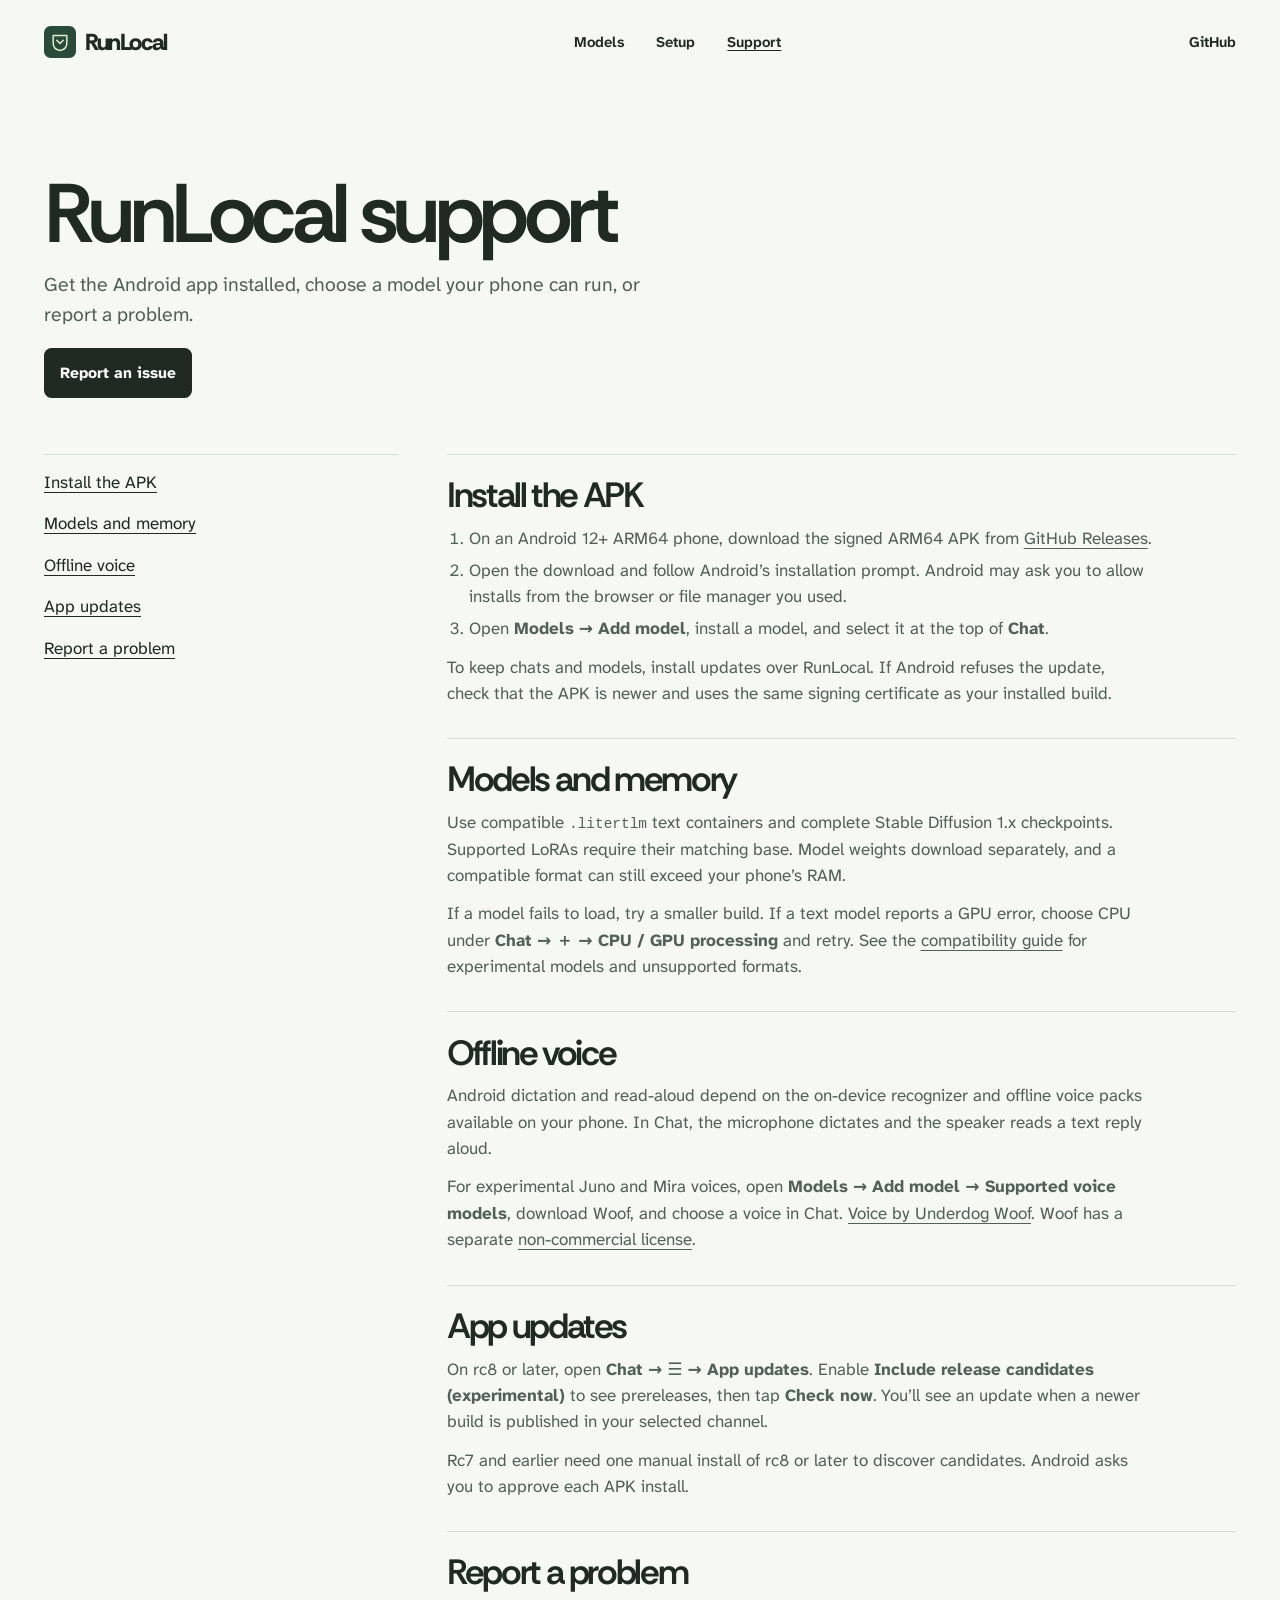
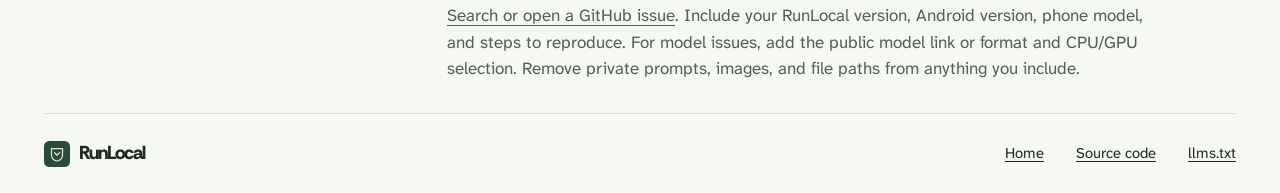
==== website/support.html @ a2cb726b "Redesign RunLocal landing page and add support guides" ====
<!doctype html>
<html lang="en">
<head>
  <meta charset="utf-8">
  <meta name="viewport" content="width=device-width, initial-scale=1">
  <title>RunLocal Support — Installation and troubleshooting</title>
  <meta name="description" content="Get help installing RunLocal, choosing compatible models, setting up offline speech, and checking for Android updates.">
  <meta name="theme-color" content="#f6f8f4">
  <link rel="canonical" href="https://07rjain.github.io/runlocal/support.html">
  <link rel="alternate" type="text/plain" href="llms.txt" title="RunLocal guide for AI assistants">
  <link rel="icon" href="favicon.svg" type="image/svg+xml">
  <link rel="stylesheet" href="styles.css">
</head>
<body>
  <a class="skip-link" href="#main">Skip to content</a>
  <header class="wrap site-header">
    <a class="brand" href="index.html"><img src="favicon.svg" alt="" width="32" height="32">RunLocal</a>
    <nav aria-label="Main navigation">
      <a href="index.html#models">Models</a>
      <a href="index.html#setup">Setup</a>
      <a href="support.html" aria-current="page">Support</a>
    </nav>
    <a class="source-link" href="https://github.com/07rjain/runlocal">GitHub</a>
  </header>

  <main id="main" class="wrap support">
    <div class="support-header">
      <h1>RunLocal support</h1>
      <p>Get the Android app installed, choose a model your phone can run, or report a problem.</p>
      <a class="button" href="https://github.com/07rjain/runlocal/issues">Report an issue</a>
    </div>

    <div class="support-layout">
      <nav class="support-nav" aria-label="On this page">
        <a href="#install">Install the APK</a>
        <a href="#models">Models and memory</a>
        <a href="#voice">Offline voice</a>
        <a href="#updates">App updates</a>
        <a href="#report">Report a problem</a>
      </nav>
      <div class="support-guides">
        <section id="install">
          <h2>Install the APK</h2>
          <ol>
            <li>On an Android 12+ ARM64 phone, download the signed ARM64 APK from <a href="https://github.com/07rjain/runlocal/releases">GitHub Releases</a>.</li>
            <li>Open the download and follow Android’s installation prompt. Android may ask you to allow installs from the browser or file manager you used.</li>
            <li>Open <strong>Models → Add model</strong>, install a model, and select it at the top of <strong>Chat</strong>.</li>
          </ol>
          <p>To keep chats and models, install updates over RunLocal. If Android refuses the update, check that the APK is newer and uses the same signing certificate as your installed build.</p>
        </section>

        <section id="models">
          <h2>Models and memory</h2>
          <p>Use compatible <code>.litertlm</code> text containers and complete Stable Diffusion 1.x checkpoints. Supported LoRAs require their matching base. Model weights download separately, and a compatible format can still exceed your phone’s RAM.</p>
          <p>If a model fails to load, try a smaller build. If a text model reports a GPU error, choose CPU under <strong>Chat → ＋ → CPU / GPU processing</strong> and retry. See the <a href="https://github.com/07rjain/runlocal#model-support">compatibility guide</a> for experimental models and unsupported formats.</p>
        </section>

        <section id="voice">
          <h2>Offline voice</h2>
          <p>Android dictation and read-aloud depend on the on-device recognizer and offline voice packs available on your phone. In Chat, the microphone dictates and the speaker reads a text reply aloud.</p>
          <p>For experimental Juno and Mira voices, open <strong>Models → Add model → Supported voice models</strong>, download Woof, and choose a voice in Chat. <a href="https://underdog.ai">Voice by Underdog Woof</a>. Woof has a separate <a href="https://github.com/07rjain/runlocal/blob/main/app/src/main/python/underdog_woof/LICENSE">non-commercial license</a>.</p>
        </section>

        <section id="updates">
          <h2>App updates</h2>
          <p>On rc8 or later, open <strong>Chat → ☰ → App updates</strong>. Enable <strong>Include release candidates (experimental)</strong> to see prereleases, then tap <strong>Check now</strong>. You’ll see an update when a newer build is published in your selected channel.</p>
          <p>Rc7 and earlier need one manual install of rc8 or later to discover candidates. Android asks you to approve each APK install.</p>
        </section>

        <section id="report">
          <h2>Report a problem</h2>
          <p><a href="https://github.com/07rjain/runlocal/issues">Search or open a GitHub issue</a>. Include your RunLocal version, Android version, phone model, and steps to reproduce. For model issues, add the public model link or format and CPU/GPU selection. Remove private prompts, images, and file paths from anything you include.</p>
        </section>
      </div>
    </div>
  </main>

  <footer class="wrap site-footer">
    <a class="brand" href="index.html"><img src="favicon.svg" alt="" width="26" height="26">RunLocal</a>
    <nav aria-label="Resources">
      <a href="index.html">Home</a>
      <a href="https://github.com/07rjain/runlocal">Source code</a>
      <a href="llms.txt">llms.txt</a>
    </nav>
  </footer>
</body>
</html>
---- website/styles.css ----
@font-face {
  font-family: Rethink;
  src: url("fonts/rethink-sans.woff2") format("woff2");
  font-weight: 400 800;
  font-display: swap;
}

@font-face {
  font-family: Atkinson;
  src: url("fonts/atkinson-hyperlegible-next.woff2") format("woff2");
  font-weight: 200 800;
  font-display: swap;
}

:root {
  --paper: #f6f8f4;
  --ink: #202a23;
  --muted: #526057;
  --line: #d3ddd2;
  --leaf: #345e46;
  --shade: #e9f0e7;
  --white: #fdfffc;
  --heading: Rethink, system-ui, sans-serif;
  --body: Atkinson, system-ui, sans-serif;
}

* { box-sizing: border-box; }
body { margin: 0; background: var(--paper); color: var(--ink); font: 1.0625rem/1.55 var(--body); }
a { color: inherit; text-underline-offset: .22em; }
a:hover { text-decoration-thickness: .13em; }
:focus-visible { outline: 3px solid var(--leaf); outline-offset: 4px; }
h1, h2, p, figure, dl, dd { margin: 0; }
h1, h2 { font-family: var(--heading); font-weight: 650; line-height: .99; letter-spacing: -.067em; }
h1 { font-size: clamp(2.75rem, 6.05vw, 5.65rem); }
h2 { font-size: clamp(2.3rem, 4.5vw, 4.05rem); }
strong { font-weight: 740; }
code { font-size: .85em; }
svg { display: block; flex: none; width: 1.2em; height: 1.2em; stroke: currentColor; stroke-width: 1.7; stroke-linecap: round; stroke-linejoin: round; }
.wrap { width: min(calc(100% - 5.5rem), 75rem); margin-inline: auto; }
.skip-link { position: fixed; z-index: 2; top: .75rem; left: .75rem; padding: .6rem 1rem; background: var(--ink); color: var(--white); clip-path: inset(50%); }
.skip-link:focus { clip-path: none; }

.site-header, .site-footer, .brand { display: flex; align-items: center; }
.site-header { min-height: 5.3rem; justify-content: space-between; position: relative; gap: .8rem 1rem; }
.site-footer { justify-content: space-between; gap: .65rem 1.25rem; }
.brand { gap: .57rem; font: 760 1.45rem/1 var(--heading); letter-spacing: -.061em; text-decoration: none; white-space: nowrap; }
.brand img { display: block; }
.site-header nav, .site-footer nav { display: flex; flex-wrap: wrap; align-items: center; gap: .15rem clamp(1rem, 2.5vw, 2rem); }
.site-header nav a, .site-footer nav a { display: inline-flex; align-items: center; min-height: 2.75rem; font-size: .925rem; }
.site-header nav a, .source-link { font-weight: 650; text-decoration: none; }
.site-header nav a:hover, .source-link:hover, .site-header nav a[aria-current] { text-decoration: underline; }
.source-link { display: flex; align-items: center; gap: .45rem; min-height: 2.75rem; font-size: .925rem; }
.source-link svg { width: 1.1rem; height: 1.1rem; }

.hero {
  display: grid;
  grid-template-columns: minmax(0, 1.22fr) minmax(0, 1fr);
  gap: clamp(2rem, 6vw, 5.5rem);
  align-items: center;
  min-height: 38rem;
  padding-block: clamp(3rem, 6.5vw, 6.3rem);
}
.hero-copy { padding-bottom: .5rem; }
.hero-copy h1 span { display: block; }
.hero-copy > p:first-of-type {
  max-width: 33ch;
  margin-top: 1.35rem;
  font-size: clamp(1.12rem, 1.8vw, 1.36rem);
  line-height: 1.52;
  color: var(--muted);
}
.release-link {
  display: inline-flex;
  align-items: center;
  gap: .55rem;
  min-height: 2.5rem;
  margin-bottom: .85rem;
  color: var(--muted);
  font-size: .9rem;
  font-weight: 650;
  text-decoration: none;
}
.release-link:hover #release-status { text-decoration: underline; }
.status-dot, .offline > span { width: .4rem; height: .4rem; border-radius: 50%; background: #437156; }
.release-chevron { font-size: 1.15rem; line-height: .9; }
.hero-actions { display: flex; flex-wrap: wrap; align-items: center; gap: .42rem 1.3rem; margin-top: 1.5rem; }
.button {
  display: inline-flex;
  align-items: center;
  justify-content: center;
  gap: .85rem;
  min-height: 3.15rem;
  padding: .66rem 1rem;
  border-radius: .47rem;
  color: var(--white);
  background: var(--ink);
  font-size: .97rem;
  font-weight: 750;
  text-decoration: none;
}
.button:hover { background: #34503d; }
.button svg { width: 1.04rem; height: 1.04rem; }
.text-link { display: inline-flex; align-items: center; min-height: 2.75rem; font-size: .965rem; font-weight: 680; }
.platform { margin-top: .75rem; color: var(--muted); font-size: .855rem; }

.workflow { width: min(100%, 32rem); justify-self: end; }
.workflow figcaption { margin-bottom: .63rem; color: var(--muted); font-size: .88rem; }
.model-source {
  display: grid;
  grid-template-columns: auto minmax(0, 1fr) auto;
  align-items: center;
  gap: .7rem;
  padding: .78rem .9rem;
  border: 1px solid var(--line);
  border-radius: .6rem;
  background: #edf2eb;
  font-size: .94rem;
}
.model-source small { display: block; color: var(--muted); font-size: .81rem; }
.file-icon { display: grid; place-items: center; width: 2.55rem; height: 2.55rem; border: 1px solid var(--line); border-radius: .52rem; background: var(--white); color: var(--leaf); }
.network-label { padding: .3rem .45rem; border-radius: .28rem; background: #e2e9df; color: #49574d; font-size: .75rem; }
.transfer { display: flex; align-items: center; gap: .65rem; height: 2.6rem; padding-left: 1.73rem; color: var(--muted); font-size: .78rem; }
.transfer svg { width: 1rem; height: 100%; color: #6e8974; }
.device {
  overflow: hidden;
  border: 1px solid #aebfaf;
  border-radius: .72rem;
  background: var(--white);
  box-shadow: 0 .85rem 2.1rem #203d2611;
}
.device-header, .device-note {
  display: flex;
  flex-wrap: wrap;
  align-items: center;
  gap: .45rem .65rem;
  padding: .76rem .9rem;
  background: #eff5ed;
}
.device-header { justify-content: space-between; border-bottom: 1px solid var(--line); }
.device-name { display: flex; align-items: center; gap: .55rem; font: 730 .975rem/1.2 var(--heading); }
.offline { display: flex; align-items: center; gap: .32rem; color: #35553e; font-size: .76rem; }
.device-body { padding: .85rem .9rem .95rem; }
.model-file { display: flex; flex-wrap: wrap; justify-content: space-between; gap: .15rem .55rem; padding-bottom: .75rem; border-bottom: 1px solid var(--line); color: var(--muted); font-size: .8rem; }
.model-file code { padding: .12rem .35rem; border-radius: .24rem; background: var(--shade); color: #2c4937; font-size: .82rem; }
.exchange { display: grid; gap: .65rem; padding-top: .78rem; }
.prompt, .reply { padding: .56rem .66rem; border-radius: .45rem; font-size: .93rem; line-height: 1.44; }
.prompt { width: fit-content; max-width: 94%; justify-self: end; border: 1px solid #dce4d9; background: #f3f6f1; }
.reply { width: fit-content; max-width: 94%; border: 1px solid #d2e0d1; background: #e9f2e7; }
.exchange span { display: block; margin-bottom: .19rem; color: #48604d; font-size: .76rem; font-weight: 680; }
.device-note { border-top: 1px solid var(--line); color: #3b5944; font-size: .79rem; }
.device-note svg { width: .95rem; height: .95rem; }

.catalog { border-block: 1px solid var(--line); background: var(--shade); }
.catalog-layout, .setup-layout { display: grid; grid-template-columns: minmax(0, .72fr) minmax(0, 1fr); gap: 1.8rem clamp(2rem, 8vw, 7.5rem); padding-block: clamp(2.5rem, 6vw, 5.5rem); }
.catalog-intro p { max-width: 34ch; margin-top: .85rem; color: var(--muted); }
.catalog-intro .text-link, .setup .text-link { margin-top: .58rem; }
.model-list { border-top: 1px solid #b9c9ba; }
.model-list > div { display: grid; grid-template-columns: 4.2rem minmax(0, 1fr); gap: .35rem 1rem; padding-block: .9rem; border-bottom: 1px solid #b9c9ba; }
.model-list dt { color: var(--leaf); font-weight: 730; }
.model-list dd p { color: var(--muted); }

.setup h2 { max-width: 11ch; }
.setup ol { margin: 0; padding: 0; counter-reset: setup; list-style: none; border-top: 1px solid var(--line); }
.setup li { position: relative; padding: .85rem 0 .85rem 2.6rem; border-bottom: 1px solid var(--line); counter-increment: setup; }
.setup li::before { content: counter(setup); position: absolute; inset: .91rem auto auto 0; display: grid; place-items: center; width: 1.65rem; height: 1.65rem; border: 1px solid #bacbb9; border-radius: 50%; color: var(--leaf); font-size: .85rem; font-weight: 720; }
.setup li p { color: var(--muted); }

.site-footer { min-height: 5rem; padding-block: .6rem; border-top: 1px solid var(--line); }
.site-footer .brand { font-size: 1.18rem; }

.support-header { padding-block: clamp(2.55rem, 7vw, 5.5rem) clamp(2rem, 4.5vw, 3.5rem); }
.support-header h1 { font-size: clamp(2.9rem, 6.5vw, 5.45rem); }
.support-header p { max-width: 46ch; margin-block: .9rem 1.1rem; color: var(--muted); font-size: 1.22rem; }
.support-layout { display: grid; grid-template-columns: minmax(10rem, .45fr) minmax(0, 1fr); gap: 1.5rem 3rem; }
.support-nav { align-self: start; display: grid; justify-items: start; gap: .15rem; padding-block: .45rem; border-top: 1px solid var(--line); }
.support-nav a { display: inline-flex; align-items: center; min-height: 2.45rem; }
.support-guides section { padding-block: 1.45rem 2rem; border-top: 1px solid var(--line); scroll-margin: 1rem; }
.support-guides h2 { font-size: clamp(1.65rem, 3.5vw, 2.2rem); }
.support-guides p, .support-guides li { max-width: 64ch; color: var(--muted); }
.support-guides p, .support-guides ol { margin: .75rem 0 0; }
.support-guides ol { padding-left: 1.35rem; }
.support-guides li + li { margin-top: .35rem; }

@media (min-width: 1120px) {
  .hero-copy h1 { font-size: clamp(4.4rem, 5.4vw, 5.65rem); }
}

@media (max-width: 820px) {
  .wrap { width: calc(100% - 2.5rem); }
  .hero { grid-template-columns: 1fr; gap: 2.45rem; min-height: 0; padding-block: 2rem 3rem; }
  .hero-copy { padding-bottom: 0; }
  .workflow { justify-self: start; }
  h1 { font-size: clamp(2.92rem, 8.25vw, 4.2rem); }
}

@media (max-width: 620px) {
  .wrap { width: calc(100% - 2rem); }
  .site-header { min-height: 4.35rem; }
  .site-header .brand { font-size: 1.19rem; gap: .4rem; }
  .site-header img { width: 27px; height: 27px; }
  .site-header nav { justify-content: end; gap: .1rem .75rem; }
  .site-header nav a { font-size: .88rem; }
  .site-header .source-link { display: none; }
  .hero { padding-top: 1.2rem; }
  .release-link { margin-bottom: .65rem; }
  .hero-copy > p:first-of-type { margin-top: .85rem; }
  .hero-actions { margin-top: 1.05rem; }
  .network-label { font-size: .71rem; }
  .catalog-layout, .setup-layout, .support-layout { grid-template-columns: 1fr; }
  .setup h2 br { display: none; }
  .setup h2 { max-width: none; }
  .site-footer { align-items: start; flex-direction: column; padding-block: .8rem; }
}

@media (max-width: 350px) {
  .model-source { gap: .45rem; padding-inline: .6rem; }
  .site-header nav { gap: .1rem .6rem; }
}

@media (forced-colors: active) {
  .button { border: 1px solid ButtonText; }
}
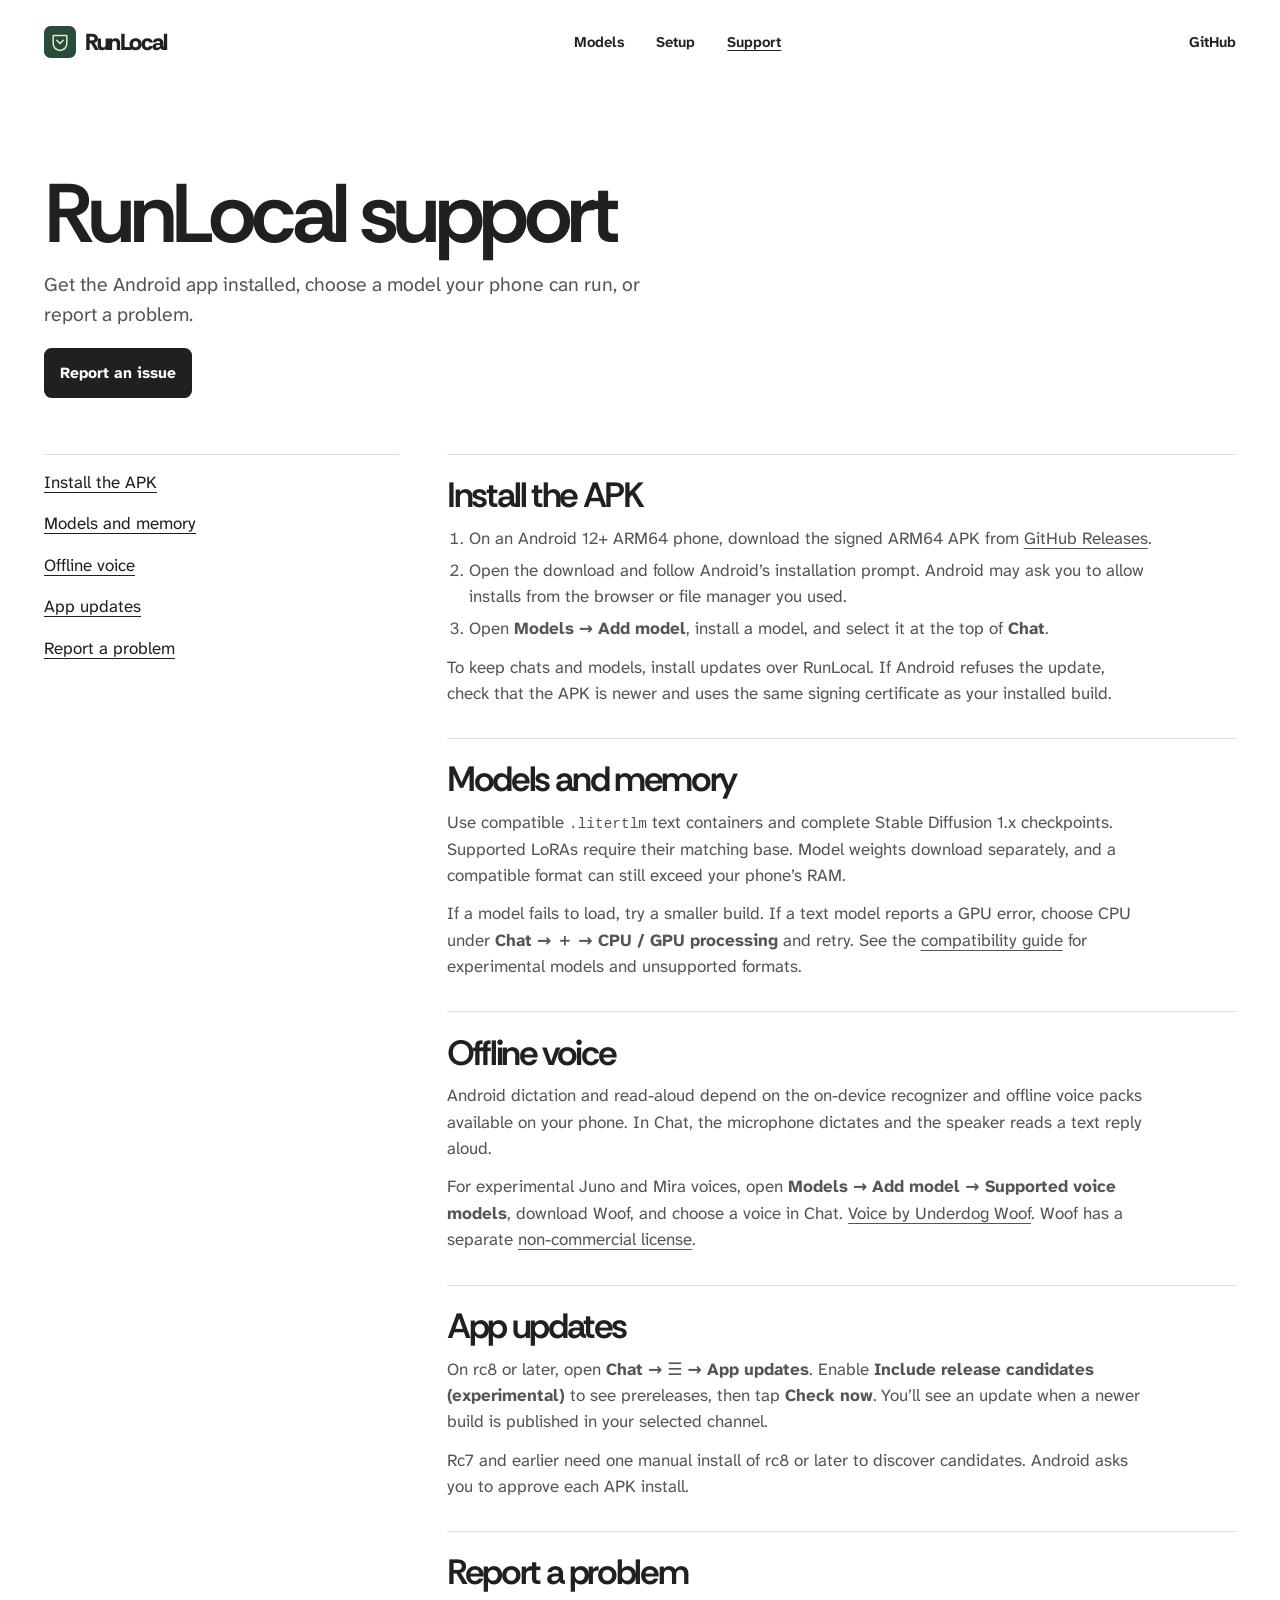
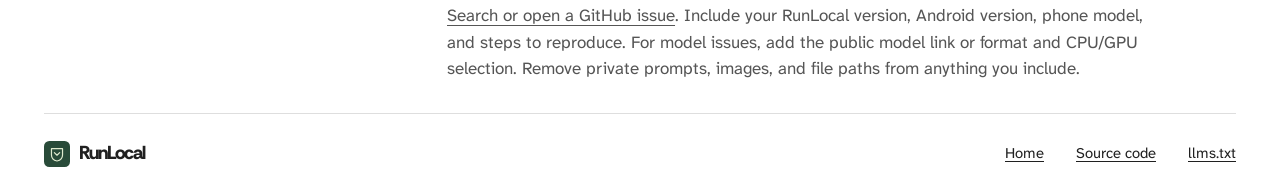
==== commit d9410fe0: "Remove the green tint from RunLocal website backgrounds" ====
--- a/website/support.html
+++ b/website/support.html
@@ -5,11 +5,11 @@
   <meta name="viewport" content="width=device-width, initial-scale=1">
   <title>RunLocal Support — Installation and troubleshooting</title>
   <meta name="description" content="Get help installing RunLocal, choosing compatible models, setting up offline speech, and checking for Android updates.">
-  <meta name="theme-color" content="#f6f8f4">
+  <meta name="theme-color" content="#ffffff">
   <link rel="canonical" href="https://07rjain.github.io/runlocal/support.html">
   <link rel="alternate" type="text/plain" href="llms.txt" title="RunLocal guide for AI assistants">
   <link rel="icon" href="favicon.svg" type="image/svg+xml">
-  <link rel="stylesheet" href="styles.css">
+  <link rel="stylesheet" href="styles.css?v=2">
 </head>
 <body>
   <a class="skip-link" href="#main">Skip to content</a>
--- a/website/styles.css
+++ b/website/styles.css
@@ -13,13 +13,12 @@
 }
 
 :root {
-  --paper: #f6f8f4;
-  --ink: #202a23;
-  --muted: #526057;
-  --line: #d3ddd2;
+  --paper: #fff;
+  --ink: #202020;
+  --muted: #555;
+  --line: #dedede;
   --leaf: #345e46;
-  --shade: #e9f0e7;
-  --white: #fdfffc;
+  --white: #fff;
   --heading: Rethink, system-ui, sans-serif;
   --body: Atkinson, system-ui, sans-serif;
 }
@@ -81,7 +80,7 @@
   text-decoration: none;
 }
 .release-link:hover #release-status { text-decoration: underline; }
-.status-dot, .offline > span { width: .4rem; height: .4rem; border-radius: 50%; background: #437156; }
+.status-dot { width: .4rem; height: .4rem; border-radius: 50%; background: #437156; }
 .release-chevron { font-size: 1.15rem; line-height: .9; }
 .hero-actions { display: flex; flex-wrap: wrap; align-items: center; gap: .42rem 1.3rem; margin-top: 1.5rem; }
 .button {
@@ -98,64 +97,70 @@
   font-weight: 750;
   text-decoration: none;
 }
-.button:hover { background: #34503d; }
+.button:hover { background: #383838; }
 .button svg { width: 1.04rem; height: 1.04rem; }
 .text-link { display: inline-flex; align-items: center; min-height: 2.75rem; font-size: .965rem; font-weight: 680; }
 .platform { margin-top: .75rem; color: var(--muted); font-size: .855rem; }
 
-.workflow { width: min(100%, 32rem); justify-self: end; }
-.workflow figcaption { margin-bottom: .63rem; color: var(--muted); font-size: .88rem; }
-.model-source {
-  display: grid;
-  grid-template-columns: auto minmax(0, 1fr) auto;
-  align-items: center;
-  gap: .7rem;
-  padding: .78rem .9rem;
-  border: 1px solid var(--line);
-  border-radius: .6rem;
-  background: #edf2eb;
-  font-size: .94rem;
-}
-.model-source small { display: block; color: var(--muted); font-size: .81rem; }
-.file-icon { display: grid; place-items: center; width: 2.55rem; height: 2.55rem; border: 1px solid var(--line); border-radius: .52rem; background: var(--white); color: var(--leaf); }
-.network-label { padding: .3rem .45rem; border-radius: .28rem; background: #e2e9df; color: #49574d; font-size: .75rem; }
-.transfer { display: flex; align-items: center; gap: .65rem; height: 2.6rem; padding-left: 1.73rem; color: var(--muted); font-size: .78rem; }
-.transfer svg { width: 1rem; height: 100%; color: #6e8974; }
-.device {
+/* The inset screen uses the proportions and colors of RunLocal's Android Chat. */
+.phone-demo { display: grid; place-items: center; width: min(100%, 29rem); justify-self: end; }
+.phone-frame {
+  position: relative;
+  width: min(100%, 16.75rem);
+  padding: .37rem;
+  border: 1px solid #585858;
+  border-radius: 2rem;
+  background: #282828;
+  box-shadow: inset 0 0 0 1px #858585, 0 1.1rem 1.9rem -.8rem #0005;
+}
+.phone-frame::after { content: ""; position: absolute; top: 22%; right: -.17rem; width: .16rem; height: 2.8rem; border-radius: 0 .15rem .15rem 0; background: #666; }
+.phone-screen {
+  display: flex;
+  flex-direction: column;
+  min-height: 30.25rem;
   overflow: hidden;
-  border: 1px solid #aebfaf;
-  border-radius: .72rem;
-  background: var(--white);
-  box-shadow: 0 .85rem 2.1rem #203d2611;
-}
-.device-header, .device-note {
-  display: flex;
-  flex-wrap: wrap;
-  align-items: center;
-  gap: .45rem .65rem;
-  padding: .76rem .9rem;
-  background: #eff5ed;
-}
-.device-header { justify-content: space-between; border-bottom: 1px solid var(--line); }
-.device-name { display: flex; align-items: center; gap: .55rem; font: 730 .975rem/1.2 var(--heading); }
-.offline { display: flex; align-items: center; gap: .32rem; color: #35553e; font-size: .76rem; }
-.device-body { padding: .85rem .9rem .95rem; }
-.model-file { display: flex; flex-wrap: wrap; justify-content: space-between; gap: .15rem .55rem; padding-bottom: .75rem; border-bottom: 1px solid var(--line); color: var(--muted); font-size: .8rem; }
-.model-file code { padding: .12rem .35rem; border-radius: .24rem; background: var(--shade); color: #2c4937; font-size: .82rem; }
-.exchange { display: grid; gap: .65rem; padding-top: .78rem; }
-.prompt, .reply { padding: .56rem .66rem; border-radius: .45rem; font-size: .93rem; line-height: 1.44; }
-.prompt { width: fit-content; max-width: 94%; justify-self: end; border: 1px solid #dce4d9; background: #f3f6f1; }
-.reply { width: fit-content; max-width: 94%; border: 1px solid #d2e0d1; background: #e9f2e7; }
-.exchange span { display: block; margin-bottom: .19rem; color: #48604d; font-size: .76rem; font-weight: 680; }
-.device-note { border-top: 1px solid var(--line); color: #3b5944; font-size: .79rem; }
-.device-note svg { width: .95rem; height: .95rem; }
-
-.catalog { border-block: 1px solid var(--line); background: var(--shade); }
+  border-radius: 1.62rem;
+  background: #f7f7f7;
+  color: #222f27;
+  font: .81rem/1.45 Roboto, system-ui, sans-serif;
+}
+.phone-status { position: relative; display: flex; align-items: center; justify-content: space-between; min-height: 1.7rem; padding: .2rem .8rem; font-size: .65rem; font-weight: 700; }
+.phone-status::after { content: ""; position: absolute; left: 50%; top: .54rem; width: .49rem; height: .49rem; transform: translateX(-50%); border-radius: 50%; background: #1b231e; }
+.phone-indicators { display: flex; align-items: center; gap: .16rem; }
+.phone-indicators svg { width: .68rem; height: .68rem; }
+.phone-header { display: grid; grid-template-columns: 1.3rem minmax(0, 1fr) 1.3rem; gap: .57rem; align-items: center; padding: .49rem .72rem .66rem; border-bottom: 1px solid #e1e5da; color: #335942; }
+.phone-header strong { display: block; color: #222f27; line-height: 1.3; }
+.phone-header small, .phone-tools small, .phone-composer > span { color: #526057; }
+.phone-header small, .phone-tools small { font-size: .64rem; }
+.phone-header svg, .phone-tools svg { width: 1rem; height: 1rem; }
+.phone-conversation { flex: 1; display: grid; align-content: start; gap: .65rem; padding: 1rem .72rem .75rem; }
+.phone-prompt, .phone-reply { padding: .63rem .73rem; border-radius: .82rem; }
+.phone-prompt { justify-self: end; max-width: 86%; background: #e9eee0; }
+.phone-reply { background: #fff; }
+.phone-reply-name { display: block; margin-bottom: .38rem; color: #526057; font-size: .59rem; font-weight: 750; letter-spacing: .095em; text-transform: uppercase; }
+.phone-reply-copy { position: relative; }
+.phone-reply-copy.is-streaming > :first-child { opacity: 0; }
+.phone-stream { position: absolute; inset: 0; }
+.phone-stream::after { content: ""; display: inline-block; width: .1rem; height: .85em; margin-left: .18rem; background: #335942; }
+.phone-speaker { width: .86rem; height: .86rem; margin: .56rem 0 0 auto; color: #335942; }
+.phone-composer { margin: .1rem .6rem .35rem; padding: .49rem .55rem .3rem; border: 1px solid #e1e5da; border-radius: .95rem; background: #fff; }
+.phone-composer > span { display: block; margin-bottom: .47rem; }
+.phone-tools { display: grid; grid-template-columns: auto 1fr auto auto; gap: .42rem; align-items: center; color: #335942; }
+.phone-send { display: grid; place-items: center; width: 1.65rem; height: 1.65rem; border-radius: .52rem; color: white; background: #335942; }
+.phone-tabs { display: grid; grid-template-columns: 1fr 1fr; gap: .16rem; padding: .28rem .55rem; background: #fff; color: #526057; }
+.phone-tabs span { display: flex; justify-content: center; align-items: center; gap: .31rem; min-height: 1.9rem; border-radius: .61rem; font-size: .65rem; font-weight: 650; }
+.phone-tabs svg { width: .95rem; height: .95rem; }
+.phone-tab-selected { background: #e9eee0; color: #335942; }
+.phone-gesture { display: grid; place-items: center; min-height: .75rem; background: #fff; }
+.phone-gesture::after { content: ""; width: 3.9rem; height: .19rem; border-radius: .2rem; background: #222f27; }
+.visually-hidden { position: absolute; width: 1px; height: 1px; overflow: hidden; clip-path: inset(50%); white-space: nowrap; }
+
+.catalog { border-block: 1px solid var(--line); }
 .catalog-layout, .setup-layout { display: grid; grid-template-columns: minmax(0, .72fr) minmax(0, 1fr); gap: 1.8rem clamp(2rem, 8vw, 7.5rem); padding-block: clamp(2.5rem, 6vw, 5.5rem); }
 .catalog-intro p { max-width: 34ch; margin-top: .85rem; color: var(--muted); }
 .catalog-intro .text-link, .setup .text-link { margin-top: .58rem; }
-.model-list { border-top: 1px solid #b9c9ba; }
-.model-list > div { display: grid; grid-template-columns: 4.2rem minmax(0, 1fr); gap: .35rem 1rem; padding-block: .9rem; border-bottom: 1px solid #b9c9ba; }
+.model-list { border-top: 1px solid var(--line); }
+.model-list > div { display: grid; grid-template-columns: 4.2rem minmax(0, 1fr); gap: .35rem 1rem; padding-block: .9rem; border-bottom: 1px solid var(--line); }
 .model-list dt { color: var(--leaf); font-weight: 730; }
 .model-list dd p { color: var(--muted); }
 
@@ -189,7 +194,7 @@
   .wrap { width: calc(100% - 2.5rem); }
   .hero { grid-template-columns: 1fr; gap: 2.45rem; min-height: 0; padding-block: 2rem 3rem; }
   .hero-copy { padding-bottom: 0; }
-  .workflow { justify-self: start; }
+  .phone-demo { justify-self: center; }
   h1 { font-size: clamp(2.92rem, 8.25vw, 4.2rem); }
 }
 
@@ -205,7 +210,6 @@
   .release-link { margin-bottom: .65rem; }
   .hero-copy > p:first-of-type { margin-top: .85rem; }
   .hero-actions { margin-top: 1.05rem; }
-  .network-label { font-size: .71rem; }
   .catalog-layout, .setup-layout, .support-layout { grid-template-columns: 1fr; }
   .setup h2 br { display: none; }
   .setup h2 { max-width: none; }
@@ -213,10 +217,10 @@
 }
 
 @media (max-width: 350px) {
-  .model-source { gap: .45rem; padding-inline: .6rem; }
   .site-header nav { gap: .1rem .6rem; }
 }
 
 @media (forced-colors: active) {
   .button { border: 1px solid ButtonText; }
-}
+  .phone-frame { border: 1px solid ButtonText; }
+}
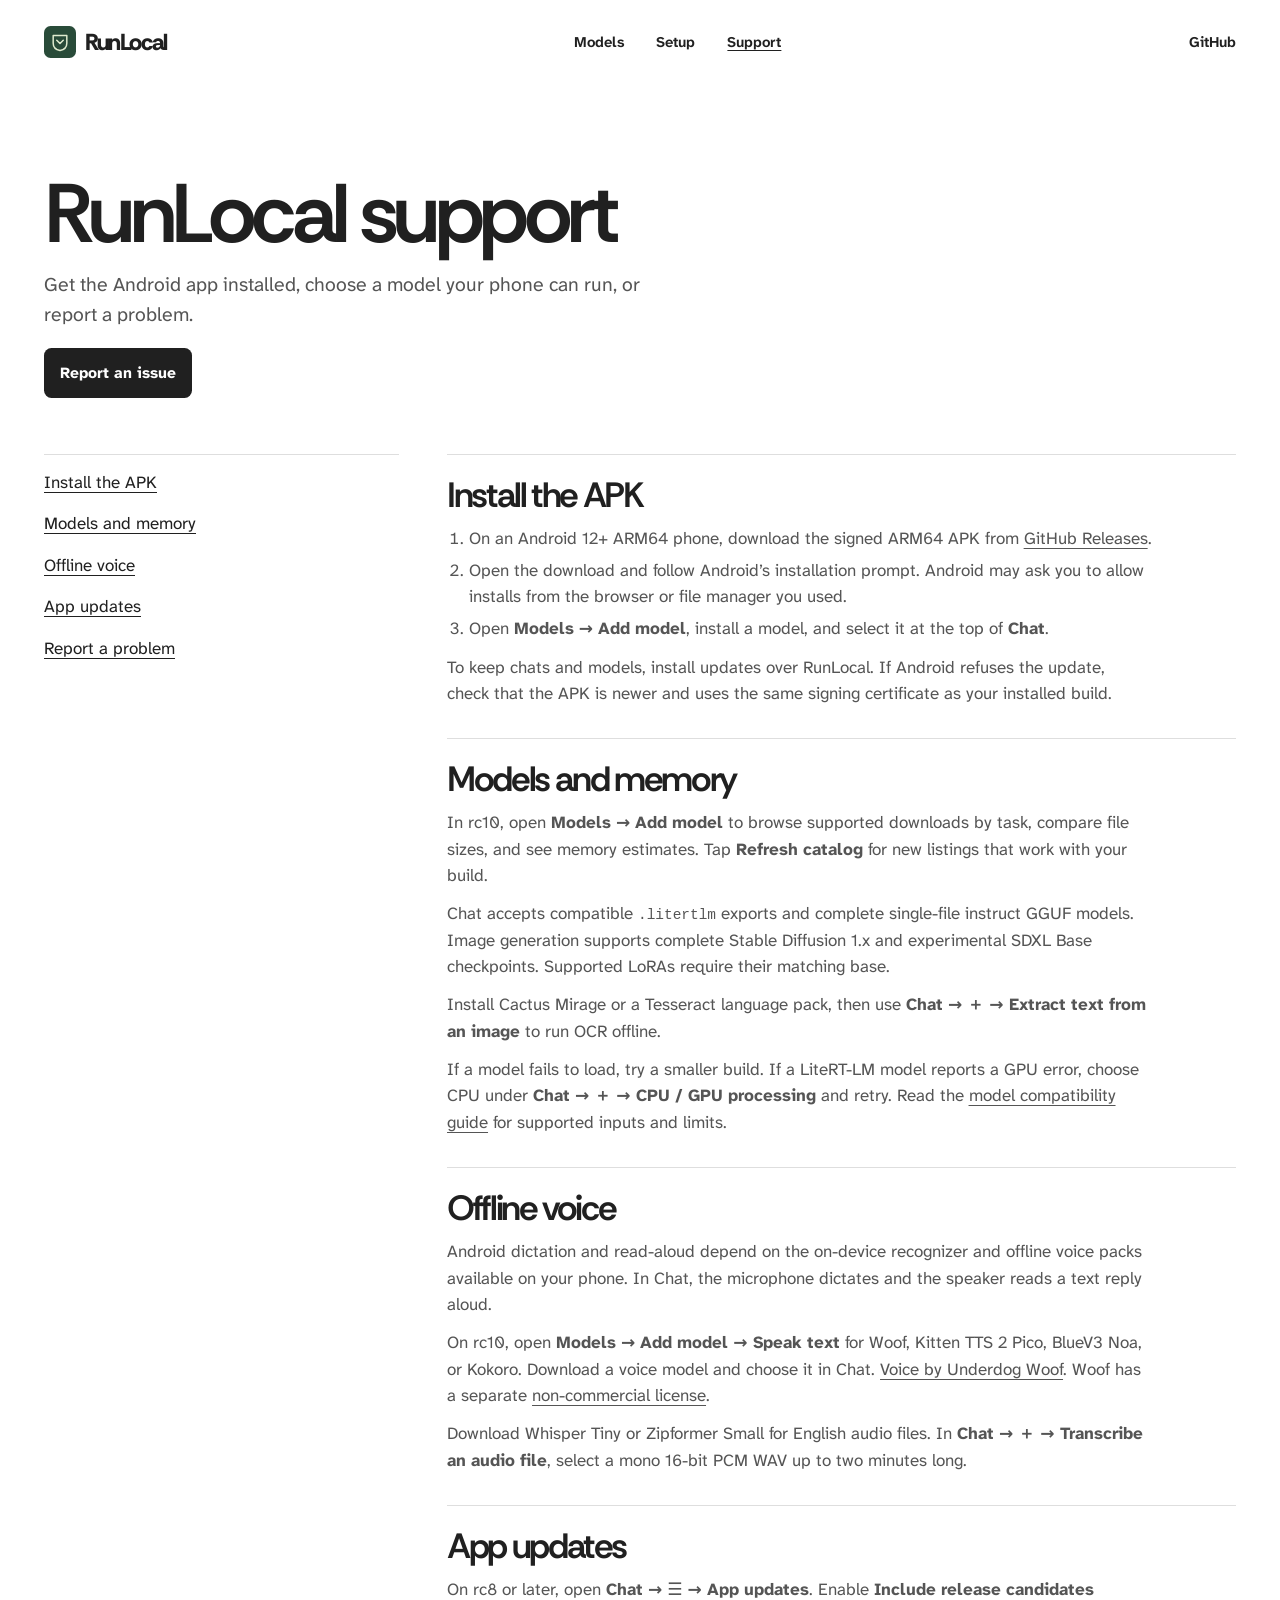
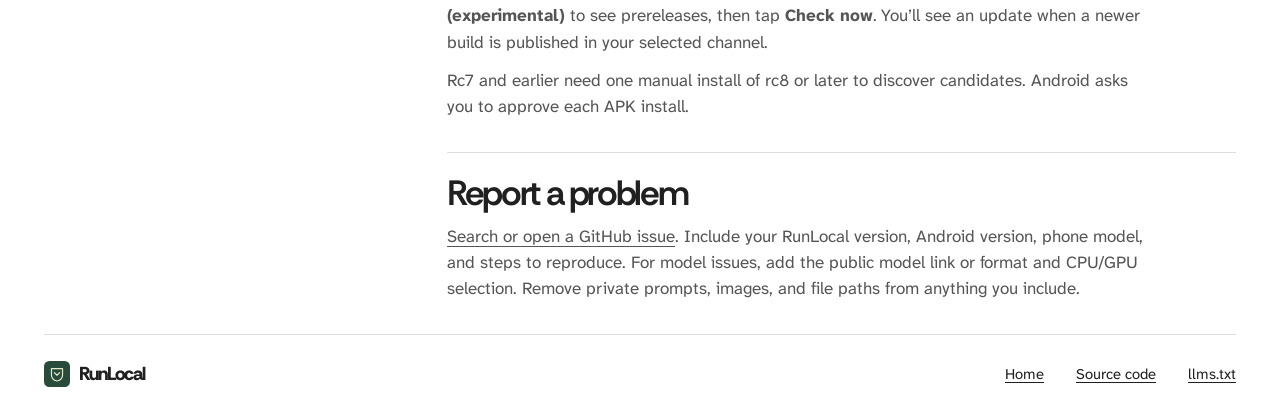
==== commit 6c09a959: "Document rc10 model support on the landing page" ====
--- a/website/support.html
+++ b/website/support.html
@@ -9,7 +9,7 @@
   <link rel="canonical" href="https://07rjain.github.io/runlocal/support.html">
   <link rel="alternate" type="text/plain" href="llms.txt" title="RunLocal guide for AI assistants">
   <link rel="icon" href="favicon.svg" type="image/svg+xml">
-  <link rel="stylesheet" href="styles.css?v=2">
+  <link rel="stylesheet" href="styles.css?v=3">
 </head>
 <body>
   <a class="skip-link" href="#main">Skip to content</a>
@@ -51,14 +51,17 @@
 
         <section id="models">
           <h2>Models and memory</h2>
-          <p>Use compatible <code>.litertlm</code> text containers and complete Stable Diffusion 1.x checkpoints. Supported LoRAs require their matching base. Model weights download separately, and a compatible format can still exceed your phone’s RAM.</p>
-          <p>If a model fails to load, try a smaller build. If a text model reports a GPU error, choose CPU under <strong>Chat → ＋ → CPU / GPU processing</strong> and retry. See the <a href="https://github.com/07rjain/runlocal#model-support">compatibility guide</a> for experimental models and unsupported formats.</p>
+          <p>In rc10, open <strong>Models → Add model</strong> to browse supported downloads by task, compare file sizes, and see memory estimates. Tap <strong>Refresh catalog</strong> for new listings that work with your build.</p>
+          <p>Chat accepts compatible <code>.litertlm</code> exports and complete single-file instruct GGUF models. Image generation supports complete Stable Diffusion 1.x and experimental SDXL Base checkpoints. Supported LoRAs require their matching base.</p>
+          <p>Install Cactus Mirage or a Tesseract language pack, then use <strong>Chat → ＋ → Extract text from an image</strong> to run OCR offline.</p>
+          <p>If a model fails to load, try a smaller build. If a LiteRT-LM model reports a GPU error, choose CPU under <strong>Chat → ＋ → CPU / GPU processing</strong> and retry. Read the <a href="https://github.com/07rjain/runlocal#model-support">model compatibility guide</a> for supported inputs and limits.</p>
         </section>
 
         <section id="voice">
           <h2>Offline voice</h2>
           <p>Android dictation and read-aloud depend on the on-device recognizer and offline voice packs available on your phone. In Chat, the microphone dictates and the speaker reads a text reply aloud.</p>
-          <p>For experimental Juno and Mira voices, open <strong>Models → Add model → Supported voice models</strong>, download Woof, and choose a voice in Chat. <a href="https://underdog.ai">Voice by Underdog Woof</a>. Woof has a separate <a href="https://github.com/07rjain/runlocal/blob/main/app/src/main/python/underdog_woof/LICENSE">non-commercial license</a>.</p>
+          <p>On rc10, open <strong>Models → Add model → Speak text</strong> for Woof, Kitten TTS 2 Pico, BlueV3 Noa, or Kokoro. Download a voice model and choose it in Chat. <a href="https://underdog.ai">Voice by Underdog Woof</a>. Woof has a separate <a href="https://github.com/07rjain/runlocal/blob/main/app/src/main/python/underdog_woof/LICENSE">non-commercial license</a>.</p>
+          <p>Download Whisper Tiny or Zipformer Small for English audio files. In <strong>Chat → ＋ → Transcribe an audio file</strong>, select a mono 16-bit PCM WAV up to two minutes long.</p>
         </section>
 
         <section id="updates">
--- a/website/styles.css
+++ b/website/styles.css
@@ -157,10 +157,12 @@
 
 .catalog { border-block: 1px solid var(--line); }
 .catalog-layout, .setup-layout { display: grid; grid-template-columns: minmax(0, .72fr) minmax(0, 1fr); gap: 1.8rem clamp(2rem, 8vw, 7.5rem); padding-block: clamp(2.5rem, 6vw, 5.5rem); }
+.catalog-layout { grid-template-columns: minmax(0, .6fr) minmax(0, 1fr); column-gap: clamp(1.75rem, 5vw, 5rem); }
+.catalog-intro h2 { text-wrap: balance; }
 .catalog-intro p { max-width: 34ch; margin-top: .85rem; color: var(--muted); }
 .catalog-intro .text-link, .setup .text-link { margin-top: .58rem; }
 .model-list { border-top: 1px solid var(--line); }
-.model-list > div { display: grid; grid-template-columns: 4.2rem minmax(0, 1fr); gap: .35rem 1rem; padding-block: .9rem; border-bottom: 1px solid var(--line); }
+.model-list > div { display: grid; grid-template-columns: 8.5rem minmax(0, 1fr); gap: .25rem 1rem; padding-block: .9rem; border-bottom: 1px solid var(--line); }
 .model-list dt { color: var(--leaf); font-weight: 730; }
 .model-list dd p { color: var(--muted); }
 
@@ -198,6 +200,10 @@
   h1 { font-size: clamp(2.92rem, 8.25vw, 4.2rem); }
 }
 
+@media (max-width: 700px) {
+  .catalog-layout { grid-template-columns: minmax(0, 1fr); }
+}
+
 @media (max-width: 620px) {
   .wrap { width: calc(100% - 2rem); }
   .site-header { min-height: 4.35rem; }
@@ -210,7 +216,8 @@
   .release-link { margin-bottom: .65rem; }
   .hero-copy > p:first-of-type { margin-top: .85rem; }
   .hero-actions { margin-top: 1.05rem; }
-  .catalog-layout, .setup-layout, .support-layout { grid-template-columns: 1fr; }
+  .setup-layout, .support-layout { grid-template-columns: 1fr; }
+  .model-list > div { grid-template-columns: minmax(0, 1fr); }
   .setup h2 br { display: none; }
   .setup h2 { max-width: none; }
   .site-footer { align-items: start; flex-direction: column; padding-block: .8rem; }
